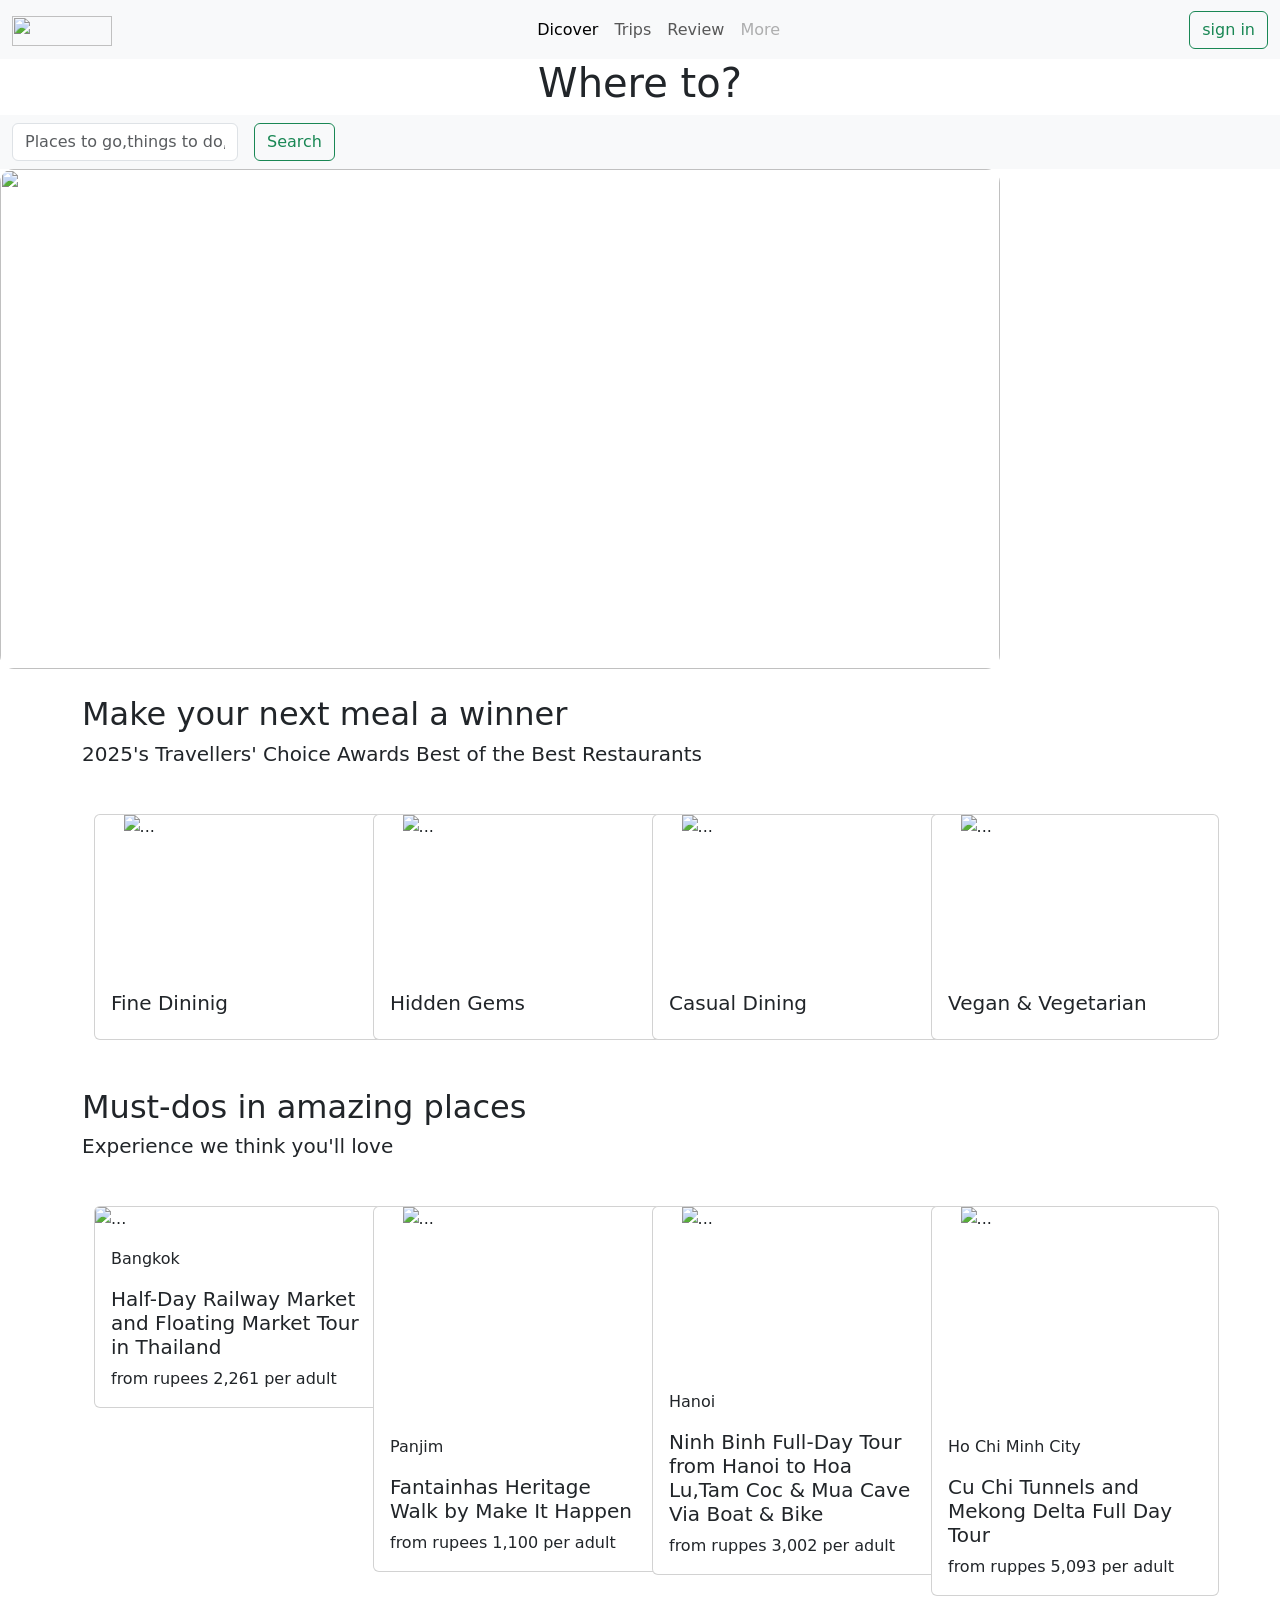
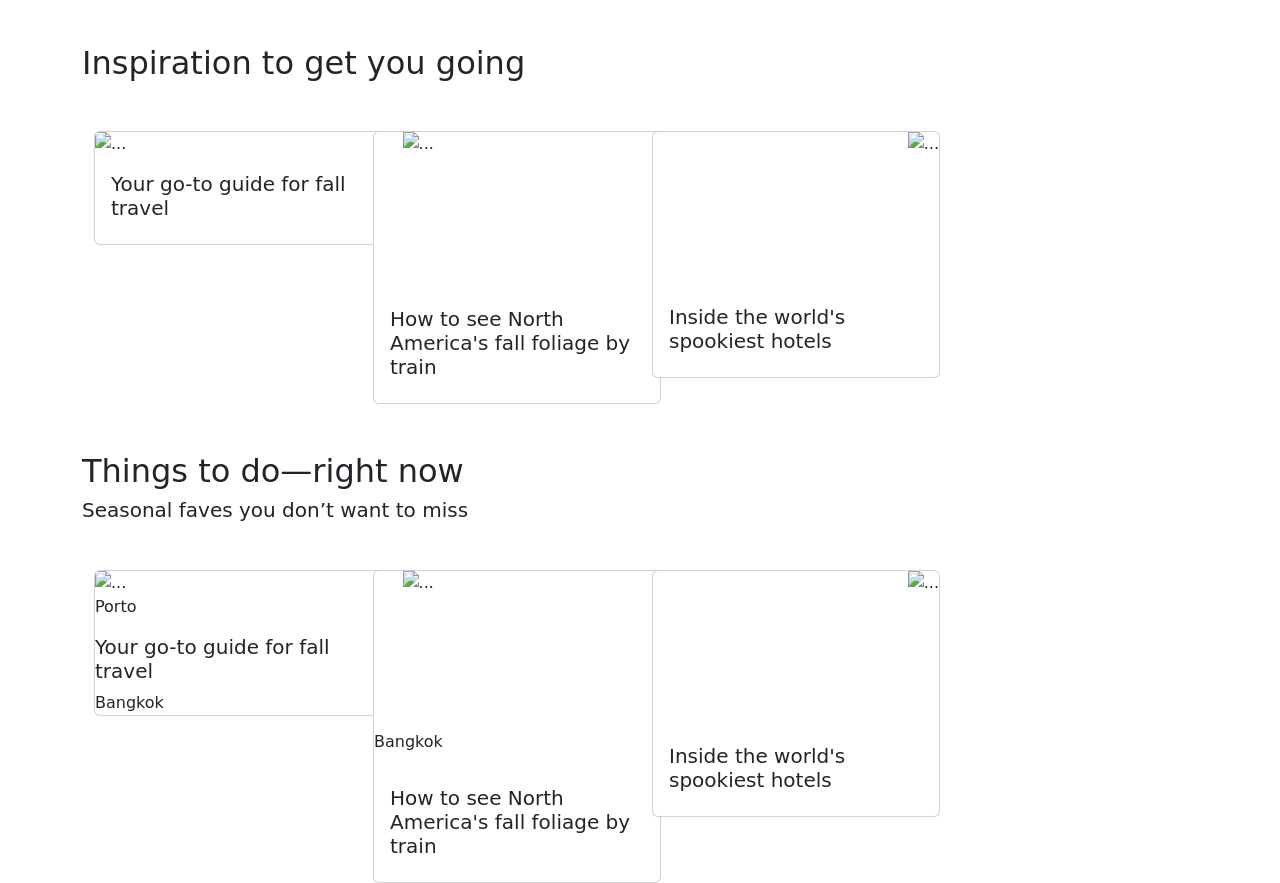
==== index.html @ bfb68b1e "name changed" ====
<!DOCTYPE html>
<html lang="en">
<head>
    <meta charset="UTF-8">
    <meta name="viewport" content="width=device-width, initial-scale=1.0">
    <title>Document</title>

    
    <link href="https://cdn.jsdelivr.net/npm/bootstrap@5.0.2/dist/css/bootstrap.min.css" rel="stylesheet" integrity="sha384-EVSTQN3/azprG1Anm3QDgpJLIm9Nao0Yz1ztcQTwFspd3yD65VohhpuuCOmLASjC" crossorigin="anonymous">
    <link rel="stylesheet" href="style.css">
  </head>
<body>

   

<nav class="navbar navbar-expand-lg navbar-light bg-light">
  <div class="container-fluid">
    <a class="navbar-brand" href="#">
      <img src="https://static.tacdn.com/img2/brand_refresh_2025/logos/wordmark.svg" alt="" width="100" height="30" class="d-inline-block align-text-top">
      
    </a>
    
    <button class="navbar-toggler" type="button" data-bs-toggle="collapse" data-bs-target="#navbarNavAltMarkup" aria-controls="navbarNavAltMarkup" aria-expanded="false" aria-label="Toggle navigation">
      <span class="navbar-toggler-icon"></span>
    </button>
    
        <div class="collapse navbar-collapse text" id="navbarNavAltMarkup">
      <div class="navbar-nav" class="d-flex">
        <a class="nav-link active" aria-current="page" href="#">Dicover</a>
        <a class="nav-link" href="#">Trips</a>
        <a class="nav-link" href="#">Review</a>
        <a class="nav-link disabled" href="#" tabindex="-1" aria-disabled="true">More</a>
      </div>
    </div>
    
    
    <form class="d-flex">
      <button class="btn btn-outline-success" type="submit">sign in</button>
    </form>
  </div>
</nav>

<div class="where"><h1>Where to?</h1></div>


      

<nav class="navbar navbar-light bg-light">
  <div class="container-fluid">
      <form class="d-flex">
      <input class="form-control me-3 type="search" placeholder="Places to go,things to do,hotels" aria-label="Search">
      <button class="btn btn-outline-success" type="submit">Search</button>
    </form> 
  </div>
</nav>

    <img class="image" src="https://t3.ftcdn.net/jpg/06/10/82/10/360_F_610821014_f7Jm2AO7taNJwEIlNDTxCkb4s4thrZlu.jpg" alt="">

    <h3>2025's best restaurants in the world</h3>
    <h4>Grab a bite at a top-rated spot with our Travellers' Choice Awards Best of the Best.</h4>

<div class="container">

        <div class="row">
    
            <div class="col- xxl-2 col-xl-2 col-lg-1 col-md-3 col-sm-4 col-xs-6 "></div>

            <div class="col-xxl-2 col-xl-2 col-lg-1 col-md-3 col-sm-4 col-xs-62 "></div>

            <div class="col-xxl-2 col-xl-2 col-lg-1 col-md-3 col-sm-4 col-xs-62 "></div>

            <div class="col-xxl-2 col-xl-2 col-lg-1 col-md-3 col-sm-4 col-xs-62 "></div>

        </div>

        <div class="my-5">
      <h2>Make your next meal a winner</h2>
      <h5>2025's Travellers' Choice Awards Best of the Best Restaurants</h5>
    </div>

     <div class="container-fluid">

        <div class="row">

            <div class="col-3">

                <div class="card" style="width: 18rem;">

                    <img class="dining-image" style="height: 250; object-fit: fill;"  src="https://encrypted-tbn0.gstatic.com/images?q=tbn:ANd9GcRqCZzkazyKWC3s_sH9Efz6gNmvAqzpLSdF6Q&s" class="card-img-top" alt="...">

                    <div class="card-body">

                        <h5 class="card-title">Fine Dininig</h5>
                       
                    </div>

                </div>

            </div>
            <div class="col-3">

                <div class="card" style="width: 18rem;">

                    <img class="dining-image" style="height: 250; object-fit: fill;"  src="https://encrypted-tbn0.gstatic.com/images?q=tbn:ANd9GcQ-tXbiRcfbpYWMOBNygIlO4HkQYdFRsmBLPA&s" class="card-img-top" alt="...">

                    <div class="card-body">

                        <h5 class="card-title">Hidden Gems</h5>

                    </div>

                </div>

            </div>
            <div class="col-3">

                <div class="card" style="width: 18rem;">

                    <img  class="dining-image" style="height: 250; object-fit: fill;" src="https://encrypted-tbn0.gstatic.com/images?q=tbn:ANd9GcTiRcIhWaLFd6L7ziFB9RahtjhxZN9qplrWXg&s" class="card-img-top" alt="...">

                    <div class="card-body">

                        <h5 class="card-title">Casual Dining</h5>

                    </div>

                </div>

            </div>
            <div class="col-3">

                <div class="card" style="width: 18rem;">

                    <img class="dining-image" style="height: 250; object-fit: fill;" src="https://encrypted-tbn0.gstatic.com/images?q=tbn:ANd9GcSGaCZInxatmtoPFb5hCsQbEsPAVBFmlmq2fw&s" alt="...">

                    <div class="card-body">

                        <h5 class="card-title">Vegan & Vegetarian</h5>

                    </div>

                </div>

            </div>

                </div>

            </div>
        </div>

        <div class="container">

        <div class="row">
    
            <div class="col- xxl-2 col-xl-2 col-lg-1 col-md-3 col-sm-4 col-xs-6 "></div>

            <div class="col-xxl-2 col-xl-2 col-lg-1 col-md-3 col-sm-4 col-xs-62 "></div>

            <div class="col-xxl-2 col-xl-2 col-lg-1 col-md-3 col-sm-4 col-xs-62 "></div>

            <div class="col-xxl-2 col-xl-2 col-lg-1 col-md-3 col-sm-4 col-xs-62 "></div>

        </div>

        <div class="my-5">
      <h2>Must-dos in amazing places</h2>
      <h5>Experience we think you'll love</h5>
    </div>

     <div class="container-fluid">

        <div class="row">

            <div class="col-3">

                <div class="card" style="width: 18rem;">

                    <img style="height: 250; object-fit: fill;"  src="https://encrypted-tbn0.gstatic.com/images?q=tbn:ANd9GcQQ6ZiFh-kHC5jxY9Go82-Sf31WrppaQUysBg&s" class="card-img-top" alt="...">

                    <div class="card-body">
                        <p class="card-text">Bangkok</p>
                        <h5 class="card-title">Half-Day Railway Market and Floating Market Tour in Thailand</h5>
                        <p class="card-text">from rupees 2,261 per adult</p>
                       
                       
                    </div>

                </div>

            </div>
            <div class="col-3">

                <div class="card" style="width: 18rem;">

                    <img class="panjim-image" style="height: 250; object-fit: fill;"  src="https://encrypted-tbn0.gstatic.com/images?q=tbn:ANd9GcTNvmgHI14NMo4xpmCdMXQnuTyB-8bmrrczrg&s" class="card-img-top" alt="...">

                    <div class="card-body">
                        <p class="card-text">Panjim</p>
                        <h5 class="card-title">Fantainhas Heritage Walk by Make It Happen</h5>
                        <p class="card-text">from rupees 1,100 per adult</p>

                    </div>

                </div>

            </div>
            <div class="col-3">

                <div class="card" style="width: 18rem;">

                    <img class="Hanoi-image" style="height: 250; object-fit: fill;" src="https://encrypted-tbn0.gstatic.com/images?q=tbn:ANd9GcTAbE-TZ2C0qZuTHf_Eev5Rw7jpezezYnLTnA&s" class="card-img-top" alt="...">

                    <div class="card-body">
                        <p class="card-text">Hanoi</p>
                        <h5 class="card-title">Ninh Binh Full-Day Tour from Hanoi to Hoa Lu,Tam Coc & Mua Cave Via Boat & Bike</h5>
                        <p class="card-text">from ruppes 3,002 per adult</p>

                    </div>

                </div>

            </div>
            <div class="col-3">

                <div class="card" style="width: 18rem;">

                    <img class="Ho-image" style="height: 250; object-fit: fill;" src="https://encrypted-tbn0.gstatic.com/images?q=tbn:ANd9GcRhMZxu05iDoMfyLEFKxI5fKK8UDMgLP_dzOw&s" alt="...">

                    <div class="card-body">
                        <p class="card-text">Ho Chi Minh City</p>
                        <h5 class="card-title">Cu Chi Tunnels and Mekong Delta Full Day Tour</h5>
                        <p class="card-text">from ruppes 5,093 per adult</p>


                    </div>

                </div>

            </div>

                </div>

            </div>
        </div>

         <div class="container">

        <div class="row">
    
            <div class="col- xxl-2 col-xl-2 col-lg-1 col-md-3 col-sm-4 col-xs-6 "></div>

            <div class="col-xxl-2 col-xl-2 col-lg-1 col-md-3 col-sm-4 col-xs-62 "></div>

            <div class="col-xxl-2 col-xl-2 col-lg-1 col-md-3 col-sm-4 col-xs-62 "></div>
            
        </div>

        <div class="my-5">
      <h2>Inspiration to get you going</h2>
    </div>

     <div class="container-fluid">

        <div class="row">

            <div class="col-3">

                <div class="card" style="width: 18rem;">

                    <img style="height: 250; object-fit: fill;"  src="https://encrypted-tbn0.gstatic.com/images?q=tbn:ANd9GcS9zrdfNK28mmbV_XgwBgmxnUHVcgDA6Xom0A&s" class="card-img-top" alt="...">

                    <div class="card-body">
                        
                        <h5 class="card-title">Your go-to guide for fall travel</h5>

                    </div>

                </div>

            </div>
            <div class="col-3">

                <div class="card" style="width: 18rem;">

                    <img class="north-image" style="height: 250; object-fit: fill;"  src="https://encrypted-tbn0.gstatic.com/images?q=tbn:ANd9GcQnQr-T7W-oQ2sWzNsXZAoi1oIyXQLdh3gxVw&s" class="card-img-top" alt="...">

                    <div class="card-body">
                        <h5 class="card-title">How to see North America's fall foliage by train</h5>
                    </div>

                </div>

            </div>
            <div class="col-3">

                <div class="card" style="width: 18rem;">

                    <img class="inside-image" style="height: 250; object-fit: fill;" src="https://encrypted-tbn0.gstatic.com/images?q=tbn:ANd9GcQiyoLieKPh2vFy5qxFbEpWltSTevXhWPyoGQ&s" class="card-img-top" alt="...">

                    <div class="card-body">
                        <h5 class="card-title">Inside the world's spookiest hotels</h5>
                    </div>

                </div>

            </div>
           
                </div>

            </div>
        </div>

        <div class="container">

        <div class="row">
    
            <div class="col- xxl-2 col-xl-2 col-lg-1 col-md-3 col-sm-4 col-xs-6 "></div>

            <div class="col-xxl-2 col-xl-2 col-lg-1 col-md-3 col-sm-4 col-xs-62 "></div>

            <div class="col-xxl-2 col-xl-2 col-lg-1 col-md-3 col-sm-4 col-xs-62 "></div>

            <div class="col-xxl-2 col-xl-2 col-lg-1 col-md-3 col-sm-4 col-xs-62 "></div>

        </div>

        <div class="my-5">
      <h2>Things to do—right now</h2>
      <h5>Seasonal faves you don’t want to miss</h5>
    </div>

     <div class="container-fluid">

        <div class="row">

            <div class="col-3">

                <div class="card" style="width: 18rem;">
                    <img style="height: 250; object-fit: fill;"  src="https://encrypted-tbn0.gstatic.com/images?q=tbn:ANd9GcS9zrdfNK28mmbV_XgwBgmxnUHVcgDA6Xom0A&s" class="card-img-top" alt="...">
                    <p class="card-text">Porto</p>
                    <h5 class="card-title">Your go-to guide for fall travel</h5>
                    <p class="card-text">Bangkok</p>

                </div>

            </div>
            <div class="col-3">

                <div class="card" style="width: 18rem;">

                    <img class="north-image" style="height: 250; object-fit: fill;"  src="" class="card-img-top" alt="...">
                    <p class="card-text">Bangkok</p>

                    <div class="card-body">
                        <h5 class="card-title">How to see North America's fall foliage by train</h5>
                    </div>

                </div>

            </div>
            <div class="col-3">

                <div class="card" style="width: 18rem;">

                    <img class="inside-image" style="height: 250; object-fit: fill;" src="https://encrypted-tbn0.gstatic.com/images?q=tbn:ANd9GcQiyoLieKPh2vFy5qxFbEpWltSTevXhWPyoGQ&s" class="card-img-top" alt="...">

                    <div class="card-body">
                        <h5 class="card-title">Inside the world's spookiest hotels</h5>
                    </div>

                </div>

            </div>
           
                </div>

            </div>
        </div>

</body>
</html>
---- style.css ----
.image {

    height:500px ;
    width: 1000px;
    margin-bottom: -500px;
    border-radius: 14px;
    margin-bottom: -100px;

justify-content: center;
}
h3{
    color: white;
}
h4{
    color: white;
}

.text{

    justify-content: center;
}
.where{

    text-align: center;
}
.dining-image{

    height:160px ;
    margin-left: 10%;
}
.panjim-image{

    height: 212px;
    margin-left: 10%;
}
.Hanoi-image{

    height: 167px ;
    margin-left: 10%;
}
.Ho-image{

    height: 212px;
    margin-left: 10%;
}
.north-image{

    height: 159px;
    margin-left:10%;
}
.inside-image{

    height: 157px;
    margin-left: auto;
}
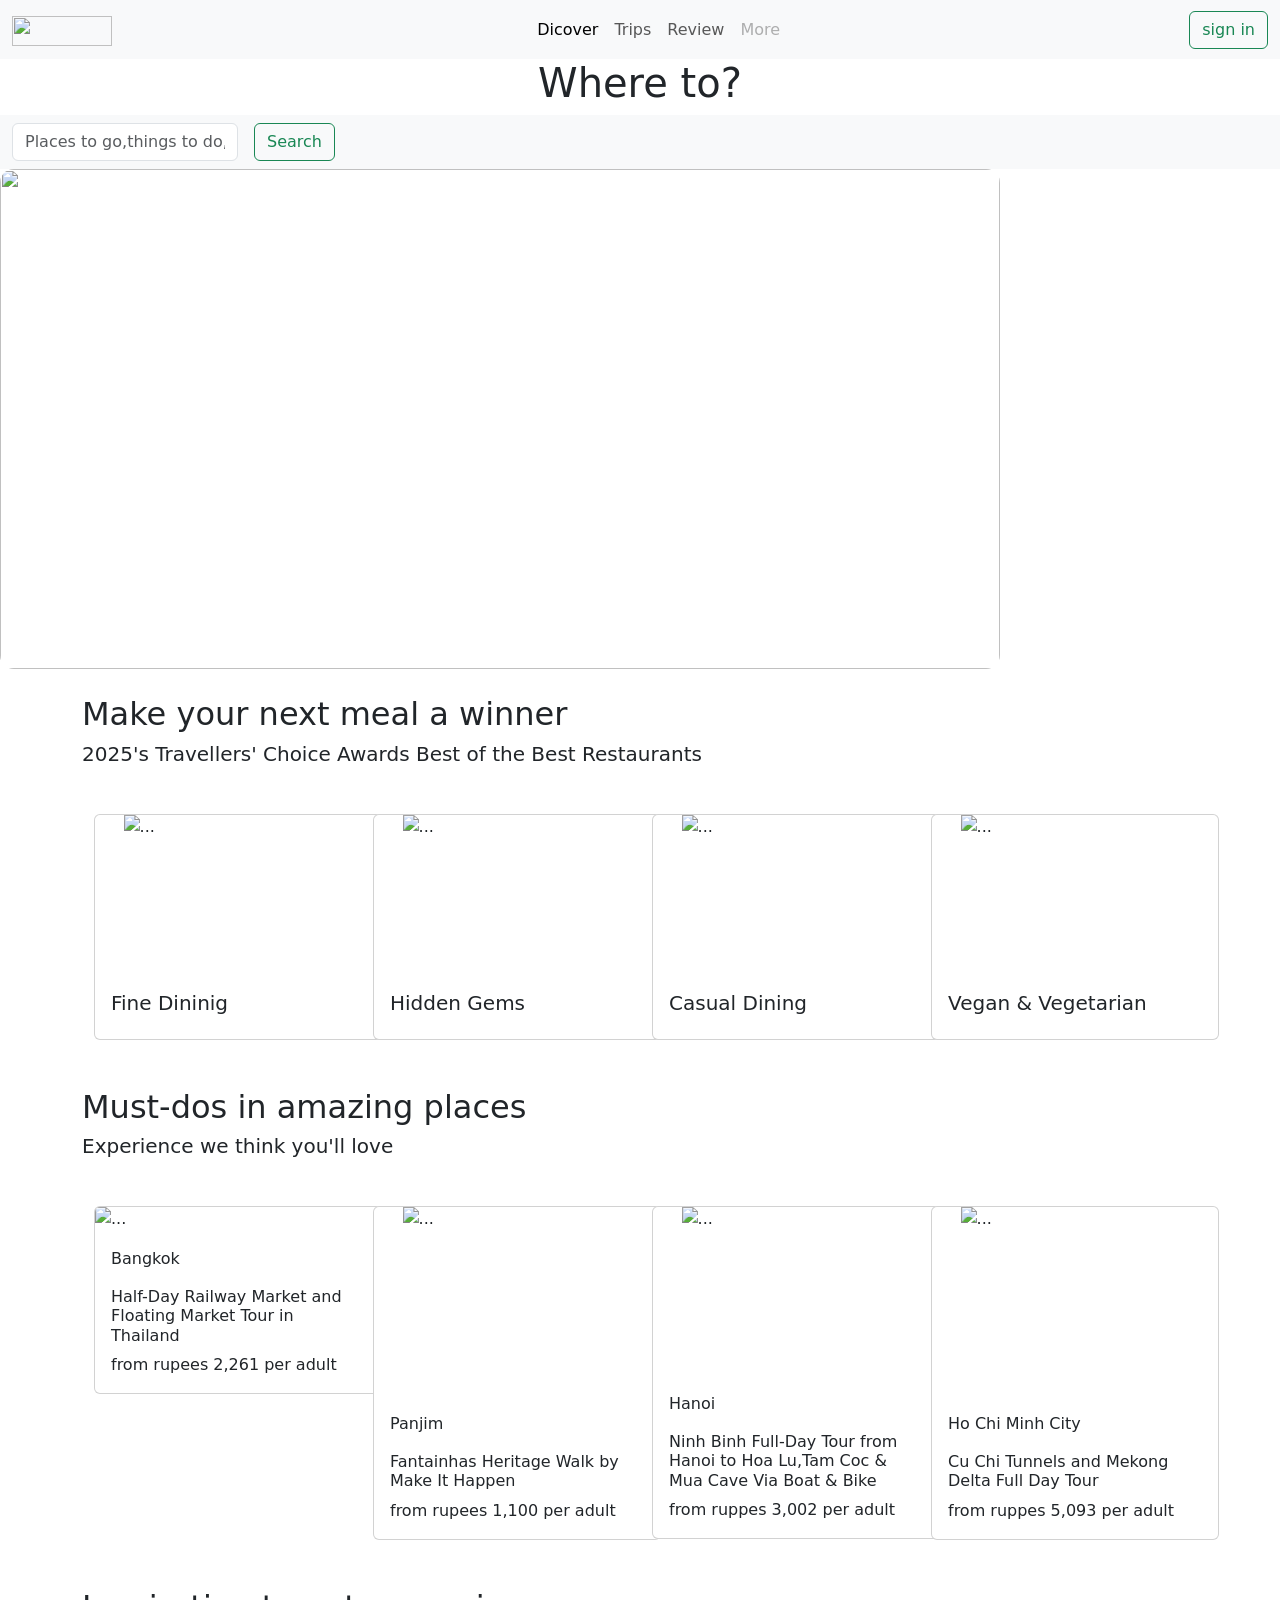
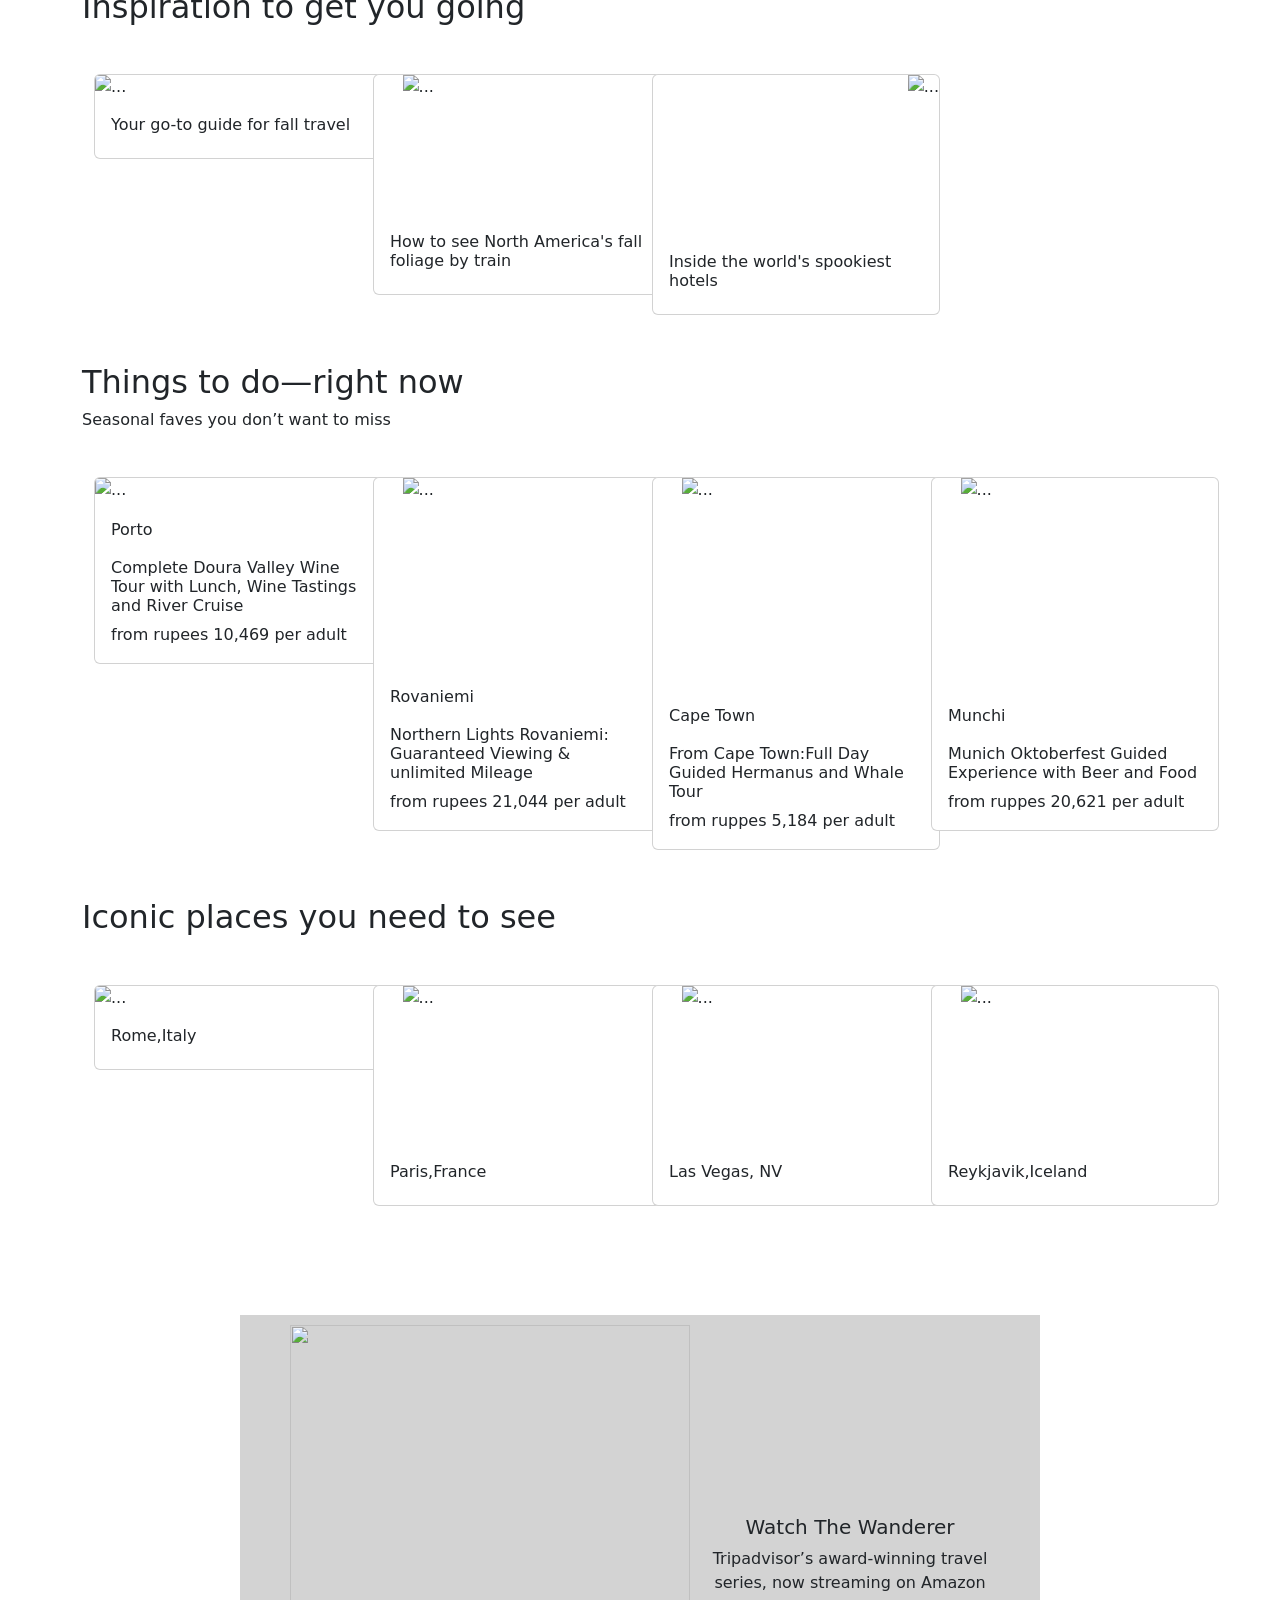
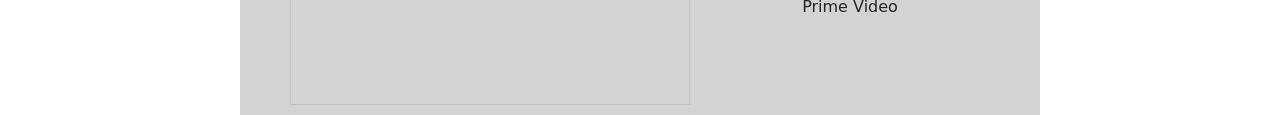
==== commit 4340b091: "project add" ====
--- a/index.html
+++ b/index.html
@@ -11,14 +11,11 @@
   </head>
 <body>
 
-   
-
 <nav class="navbar navbar-expand-lg navbar-light bg-light">
   <div class="container-fluid">
     <a class="navbar-brand" href="#">
       <img src="https://static.tacdn.com/img2/brand_refresh_2025/logos/wordmark.svg" alt="" width="100" height="30" class="d-inline-block align-text-top">
-      
-    </a>
+      </a>
     
     <button class="navbar-toggler" type="button" data-bs-toggle="collapse" data-bs-target="#navbarNavAltMarkup" aria-controls="navbarNavAltMarkup" aria-expanded="false" aria-label="Toggle navigation">
       <span class="navbar-toggler-icon"></span>
@@ -41,9 +38,6 @@
 </nav>
 
 <div class="where"><h1>Where to?</h1></div>
-
-
-      
 
 <nav class="navbar navbar-light bg-light">
   <div class="container-fluid">
@@ -54,7 +48,7 @@
   </div>
 </nav>
 
-    <img class="image" src="https://t3.ftcdn.net/jpg/06/10/82/10/360_F_610821014_f7Jm2AO7taNJwEIlNDTxCkb4s4thrZlu.jpg" alt="">
+    <img class="image1" style="object-fit: fill;" src="https://t3.ftcdn.net/jpg/06/10/82/10/360_F_610821014_f7Jm2AO7taNJwEIlNDTxCkb4s4thrZlu.jpg" alt="">
 
     <h3>2025's best restaurants in the world</h3>
     <h4>Grab a bite at a top-rated spot with our Travellers' Choice Awards Best of the Best.</h4>
@@ -86,7 +80,7 @@
 
                 <div class="card" style="width: 18rem;">
 
-                    <img class="dining-image" style="height: 250; object-fit: fill;"  src="https://encrypted-tbn0.gstatic.com/images?q=tbn:ANd9GcRqCZzkazyKWC3s_sH9Efz6gNmvAqzpLSdF6Q&s" class="card-img-top" alt="...">
+                    <img class="image" style="height: 250; object-fit: fill;"  src="https://encrypted-tbn0.gstatic.com/images?q=tbn:ANd9GcRqCZzkazyKWC3s_sH9Efz6gNmvAqzpLSdF6Q&s" class="card-img-top" alt="...">
 
                     <div class="card-body">
 
@@ -101,7 +95,7 @@
 
                 <div class="card" style="width: 18rem;">
 
-                    <img class="dining-image" style="height: 250; object-fit: fill;"  src="https://encrypted-tbn0.gstatic.com/images?q=tbn:ANd9GcQ-tXbiRcfbpYWMOBNygIlO4HkQYdFRsmBLPA&s" class="card-img-top" alt="...">
+                    <img class="image" style="height: 250; object-fit: fill;"  src="https://encrypted-tbn0.gstatic.com/images?q=tbn:ANd9GcQ-tXbiRcfbpYWMOBNygIlO4HkQYdFRsmBLPA&s" class="card-img-top" alt="...">
 
                     <div class="card-body">
 
@@ -116,7 +110,7 @@
 
                 <div class="card" style="width: 18rem;">
 
-                    <img  class="dining-image" style="height: 250; object-fit: fill;" src="https://encrypted-tbn0.gstatic.com/images?q=tbn:ANd9GcTiRcIhWaLFd6L7ziFB9RahtjhxZN9qplrWXg&s" class="card-img-top" alt="...">
+                    <img  class="image" style="height: 250; object-fit: fill;" src="https://encrypted-tbn0.gstatic.com/images?q=tbn:ANd9GcTiRcIhWaLFd6L7ziFB9RahtjhxZN9qplrWXg&s" class="card-img-top" alt="...">
 
                     <div class="card-body">
 
@@ -131,7 +125,7 @@
 
                 <div class="card" style="width: 18rem;">
 
-                    <img class="dining-image" style="height: 250; object-fit: fill;" src="https://encrypted-tbn0.gstatic.com/images?q=tbn:ANd9GcSGaCZInxatmtoPFb5hCsQbEsPAVBFmlmq2fw&s" alt="...">
+                    <img class="image" style="height: 250; object-fit: fill;" src="https://encrypted-tbn0.gstatic.com/images?q=tbn:ANd9GcSGaCZInxatmtoPFb5hCsQbEsPAVBFmlmq2fw&s" alt="...">
 
                     <div class="card-body">
 
@@ -179,7 +173,7 @@
 
                     <div class="card-body">
                         <p class="card-text">Bangkok</p>
-                        <h5 class="card-title">Half-Day Railway Market and Floating Market Tour in Thailand</h5>
+                        <h6 class="card-title">Half-Day Railway Market and Floating Market Tour in Thailand</h6>
                         <p class="card-text">from rupees 2,261 per adult</p>
                        
                        
@@ -196,7 +190,7 @@
 
                     <div class="card-body">
                         <p class="card-text">Panjim</p>
-                        <h5 class="card-title">Fantainhas Heritage Walk by Make It Happen</h5>
+                        <h6 class="card-title">Fantainhas Heritage Walk by Make It Happen</h6>
                         <p class="card-text">from rupees 1,100 per adult</p>
 
                     </div>
@@ -212,7 +206,7 @@
 
                     <div class="card-body">
                         <p class="card-text">Hanoi</p>
-                        <h5 class="card-title">Ninh Binh Full-Day Tour from Hanoi to Hoa Lu,Tam Coc & Mua Cave Via Boat & Bike</h5>
+                        <h6 class="card-title">Ninh Binh Full-Day Tour from Hanoi to Hoa Lu,Tam Coc & Mua Cave Via Boat & Bike</h6>
                         <p class="card-text">from ruppes 3,002 per adult</p>
 
                     </div>
@@ -228,7 +222,7 @@
 
                     <div class="card-body">
                         <p class="card-text">Ho Chi Minh City</p>
-                        <h5 class="card-title">Cu Chi Tunnels and Mekong Delta Full Day Tour</h5>
+                        <h6 class="card-title">Cu Chi Tunnels and Mekong Delta Full Day Tour</h6>
                         <p class="card-text">from ruppes 5,093 per adult</p>
 
 
@@ -271,7 +265,7 @@
 
                     <div class="card-body">
                         
-                        <h5 class="card-title">Your go-to guide for fall travel</h5>
+                        <h6 class="card-title">Your go-to guide for fall travel</h6>
 
                     </div>
 
@@ -285,7 +279,7 @@
                     <img class="north-image" style="height: 250; object-fit: fill;"  src="https://encrypted-tbn0.gstatic.com/images?q=tbn:ANd9GcQnQr-T7W-oQ2sWzNsXZAoi1oIyXQLdh3gxVw&s" class="card-img-top" alt="...">
 
                     <div class="card-body">
-                        <h5 class="card-title">How to see North America's fall foliage by train</h5>
+                        <h6 class="card-title">How to see North America's fall foliage by train</h6>
                     </div>
 
                 </div>
@@ -298,7 +292,7 @@
                     <img class="inside-image" style="height: 250; object-fit: fill;" src="https://encrypted-tbn0.gstatic.com/images?q=tbn:ANd9GcQiyoLieKPh2vFy5qxFbEpWltSTevXhWPyoGQ&s" class="card-img-top" alt="...">
 
                     <div class="card-body">
-                        <h5 class="card-title">Inside the world's spookiest hotels</h5>
+                        <h6 class="card-title">Inside the world's spookiest hotels</h6>
                     </div>
 
                 </div>
@@ -326,7 +320,7 @@
 
         <div class="my-5">
       <h2>Things to do—right now</h2>
-      <h5>Seasonal faves you don’t want to miss</h5>
+      <h6>Seasonal faves you don’t want to miss</h6>
     </div>
 
      <div class="container-fluid">
@@ -336,46 +330,168 @@
             <div class="col-3">
 
                 <div class="card" style="width: 18rem;">
-                    <img style="height: 250; object-fit: fill;"  src="https://encrypted-tbn0.gstatic.com/images?q=tbn:ANd9GcS9zrdfNK28mmbV_XgwBgmxnUHVcgDA6Xom0A&s" class="card-img-top" alt="...">
-                    <p class="card-text">Porto</p>
-                    <h5 class="card-title">Your go-to guide for fall travel</h5>
-                    <p class="card-text">Bangkok</p>
-
-                </div>
-
-            </div>
-            <div class="col-3">
-
-                <div class="card" style="width: 18rem;">
-
-                    <img class="north-image" style="height: 250; object-fit: fill;"  src="" class="card-img-top" alt="...">
-                    <p class="card-text">Bangkok</p>
-
-                    <div class="card-body">
-                        <h5 class="card-title">How to see North America's fall foliage by train</h5>
-                    </div>
-
-                </div>
-
-            </div>
-            <div class="col-3">
-
-                <div class="card" style="width: 18rem;">
-
-                    <img class="inside-image" style="height: 250; object-fit: fill;" src="https://encrypted-tbn0.gstatic.com/images?q=tbn:ANd9GcQiyoLieKPh2vFy5qxFbEpWltSTevXhWPyoGQ&s" class="card-img-top" alt="...">
-
-                    <div class="card-body">
-                        <h5 class="card-title">Inside the world's spookiest hotels</h5>
-                    </div>
-
-                </div>
-
-            </div>
-           
-                </div>
-
-            </div>
-        </div>
+
+                    <img style="height: 250; object-fit: fill;"  src="https://encrypted-tbn0.gstatic.com/images?q=tbn:ANd9GcRbOtot365yGFTZFkVDkKr8RnFoFZK5WwnEgg&s" class="card-img-top" alt="...">
+
+                    <div class="card-body">
+                        <p class="card-text">Porto</p>
+                        <h6 class="card-title">Complete Doura Valley Wine Tour with Lunch, Wine Tastings and River Cruise</h6>
+                        <p class="card-text">from rupees 10,469 per adult</p>
+                       
+                       
+                    </div>
+
+                </div>
+
+            </div>
+            <div class="col-3">
+
+                <div class="card" style="width: 18rem;">
+
+                    <img class="northen-image" style="height: 250; object-fit: fill;"  src="https://encrypted-tbn0.gstatic.com/images?q=tbn:ANd9GcQw5IkTWKtYxWSUTYfpUODN6R1EfOY8juFCoA&s" class="card-img-top" alt="...">
+
+                    <div class="card-body">
+                        <p class="card-text">Rovaniemi</p>
+                        <h6 class="card-title">Northern Lights Rovaniemi: Guaranteed Viewing & unlimited Mileage</h6>
+                        <p class="card-text">from rupees 21,044 per adult</p>
+
+                    </div>
+
+                </div>
+
+            </div>
+            <div class="col-3">
+
+                <div class="card" style="width: 18rem;">
+
+                    <img class="cape-image" style="height: 250; object-fit: fill;" src="https://encrypted-tbn0.gstatic.com/images?q=tbn:ANd9GcSqQw9oat7OFIylbdKJF75hCfZF_0NfHuq6NA&s" class="card-img-top" alt="...">
+
+                    <div class="card-body">
+                        <p class="card-text">Cape Town</p>
+                        <h6 class="card-title">From Cape Town:Full Day Guided Hermanus and Whale Tour</h6>
+                        <p class="card-text">from ruppes 5,184 per adult</p>
+
+                    </div>
+
+                </div>
+
+            </div>
+            <div class="col-3">
+
+                <div class="card" style="width: 18rem;">
+
+                    <img class="munchi-image" style="height: 250; object-fit: fill;" src="https://encrypted-tbn0.gstatic.com/images?q=tbn:ANd9GcTsFpZAl2Slqe18birfn-_GlZSJQLJAD9WqiA&s" alt="...">
+
+                    <div class="card-body">
+                        <p class="card-text">Munchi</p>
+                        <h6 class="card-title">Munich Oktoberfest Guided Experience with Beer and Food</h6>
+                        <p class="card-text">from ruppes 20,621 per adult</p>
+
+
+                    </div>
+
+                </div>
+
+            </div>
+
+                </div>
+
+            </div>
+
+        </div>
+
+        <div class="container">
+
+        <div class="row">
+    
+            <div class="col- xxl-2 col-xl-2 col-lg-1 col-md-3 col-sm-4 col-xs-6 "></div>
+
+            <div class="col-xxl-2 col-xl-2 col-lg-1 col-md-3 col-sm-4 col-xs-62 "></div>
+
+            <div class="col-xxl-2 col-xl-2 col-lg-1 col-md-3 col-sm-4 col-xs-62 "></div>
+
+            <div class="col-xxl-2 col-xl-2 col-lg-1 col-md-3 col-sm-4 col-xs-62 "></div>
+
+        </div>
+
+        <div class="my-5">
+      <h2>Iconic places you need to see</h2>
+      
+    </div>
+
+     <div class="container-fluid">
+
+        <div class="row">
+
+            <div class="col-3">
+
+                <div class="card" style="width: 18rem;">
+
+                    <img style="height: 250; object-fit: fill;"  src="https://encrypted-tbn0.gstatic.com/images?q=tbn:ANd9GcRa6S61tOUSeTQnJfZEyVWBxT708fOf3_Gy7A&s" class="card-img-top" alt="...">
+
+                    <div class="card-body">                      
+                        <h6 class="card-title">Rome,Italy</h6>                       
+                    </div>
+
+                </div>
+
+            </div>
+            <div class="col-3">
+
+                <div class="card" style="width: 18rem;">
+
+                    <img class="paris-image" style="height: 250; object-fit: fill;"  src="https://encrypted-tbn0.gstatic.com/images?q=tbn:ANd9GcSLAxdBADsULvZKJKqKiTxUdeC1dvZ4DwKKZQ&s" alt="...">
+
+                    <div class="card-body">
+                        <h6 class="card-title">Paris,France</h6>
+                    </div>
+                </div>
+
+            </div>
+            <div class="col-3">
+
+                <div class="card" style="width: 18rem;">
+
+                    <img class="las-image" style="height: 250; object-fit: fill;" src="https://i.natgeofe.com/n/2e755971-bf3c-4d4a-aec1-c6731df60e4d/las-vegas-guide-freemont-street.jpg" class="card-img-top" alt="...">
+
+                    <div class="card-body">
+                        <h6 class="card-title">Las Vegas, NV</h6>
+                    </div>
+
+                </div>
+
+            </div>
+            <div class="col-3">
+
+                <div class="card" style="width: 18rem;">
+
+                    <img class="reykjavik-image" style="height: 250; object-fit: fill;" src="https://gti.images.tshiftcdn.com/8571406/x/0/reykjavik-10.jpg?ixlib=php-3.3.0&w=883" alt="...">
+
+                    <div class="card-body">
+                        <h6 class="card-title">Reykjavik,Iceland</h6>
+                    </div>
+
+                </div>
+
+            </div>
+
+                </div>
+
+                 <div class="back-image">
+                    <img class="large-image" src="https://encrypted-tbn0.gstatic.com/images?q=tbn:ANd9GcRc06wJFuQRdwjxtyctF1afR08-qAy3LBEjNw&s" alt="">
+                    <div style="width: 300px;margin-top: 200px;">
+                    <h5>Watch The Wanderer</h5>
+                    <p>Tripadvisor’s award-winning travel series, now streaming on Amazon Prime Video</p>
+                 </div></div>
+                </div>
+
+            </div>
+
+        </div>
+
+       
+
+
 
 </body>
 </html>
--- a/style.css
+++ b/style.css
@@ -1,12 +1,12 @@
-.image {
+.image1 {
 
     height:500px ;
     width: 1000px;
-    margin-bottom: -500px;
     border-radius: 14px;
     margin-bottom: -100px;
-
-justify-content: center;
+    justify-content: center;
+    
+        
 }
 h3{
     color: white;
@@ -23,33 +23,82 @@
 
     text-align: center;
 }
-.dining-image{
+.image{
 
     height:160px ;
     margin-left: 10%;
 }
 .panjim-image{
 
-    height: 212px;
+    height: 189px;
     margin-left: 10%;
 }
 .Hanoi-image{
 
-    height: 167px ;
+    height: 169px ;
     margin-left: 10%;
 }
 .Ho-image{
 
-    height: 212px;
+    height: 189px;
     margin-left: 10%;
 }
 .north-image{
 
-    height: 159px;
+    height: 141px;
     margin-left:10%;
 }
 .inside-image{
 
-    height: 157px;
+    height: 161px;
     margin-left: auto;
+}
+.northen-image{
+    
+    height: 191px;
+    margin-left: 10%;
+}
+.cape-image{
+
+    height: 210px;
+    margin-left: 10%;
+}
+.munchi-image{
+
+    height: 210px;
+    margin-left: 10%;
+}
+.paris-image{
+     
+    height:160px;
+    margin-left: 10%;
+}
+.las-image{
+
+    height: 160px;
+    margin-left: 10%;
+}
+.reykjavik-image{
+
+    height: 160px;
+    margin-left: 10%;
+}
+.back-image{
+
+    height:400px;
+    width: 800px;
+    margin-top:10%;
+    background-color:lightgrey;
+    text-align: center;
+    margin-left:auto;
+    margin-right: auto;
+    display: flex;
+    justify-content: center;
+    flex-direction: row;
+}
+.large-image{
+
+    height: 380px;
+    margin: 10px;
+    width: 400px;
 }
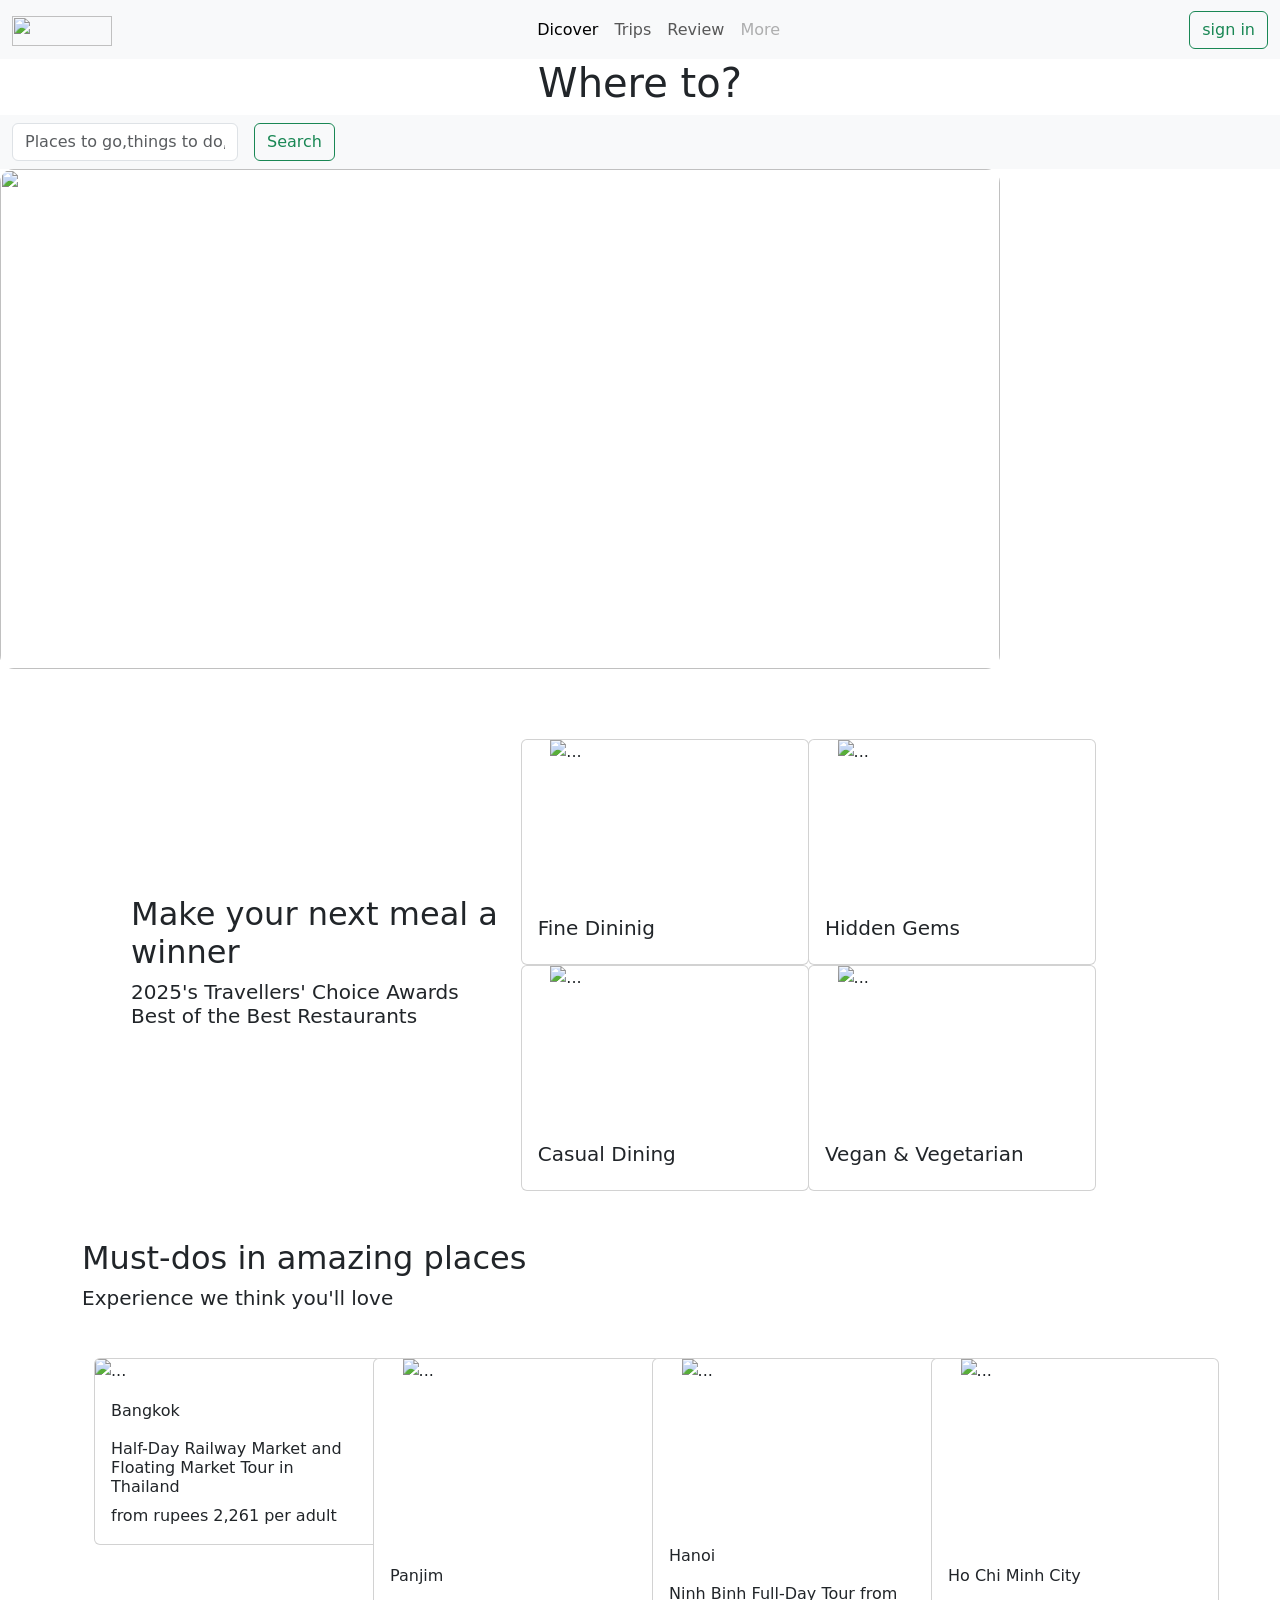
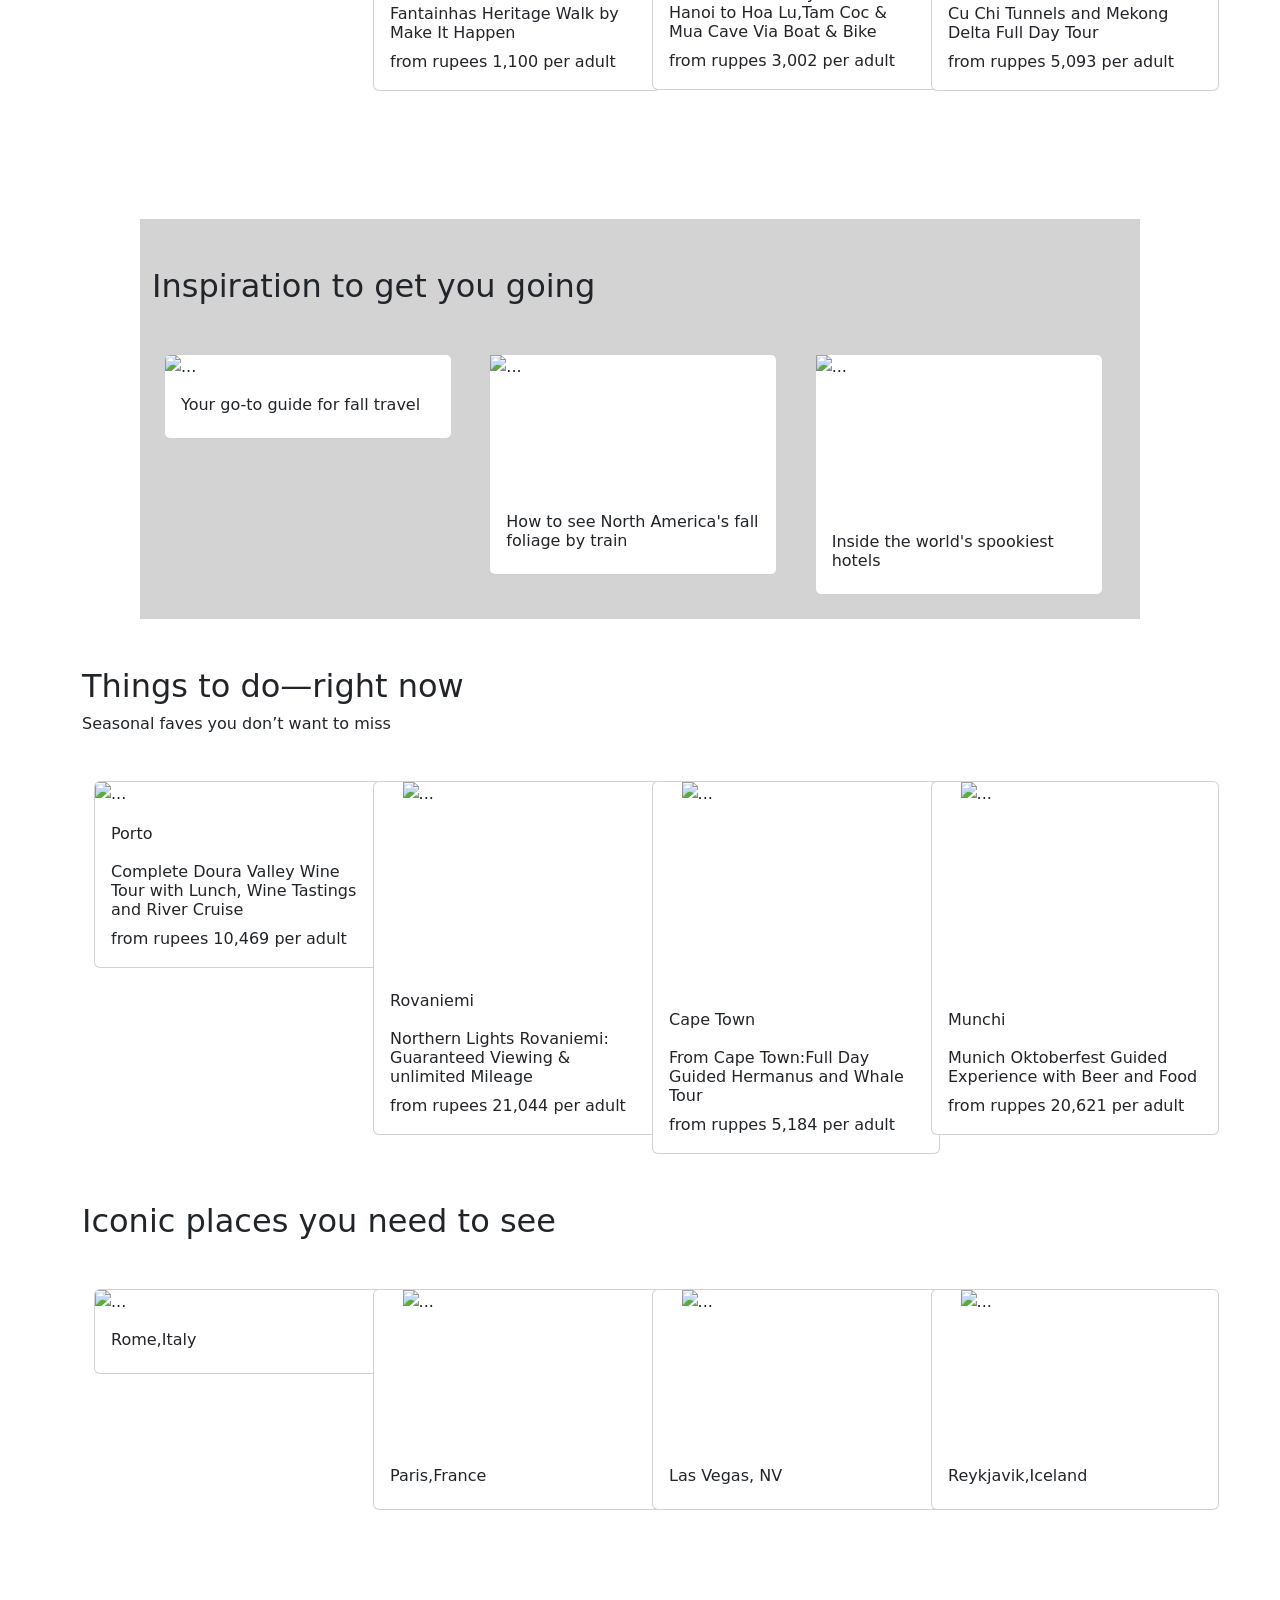
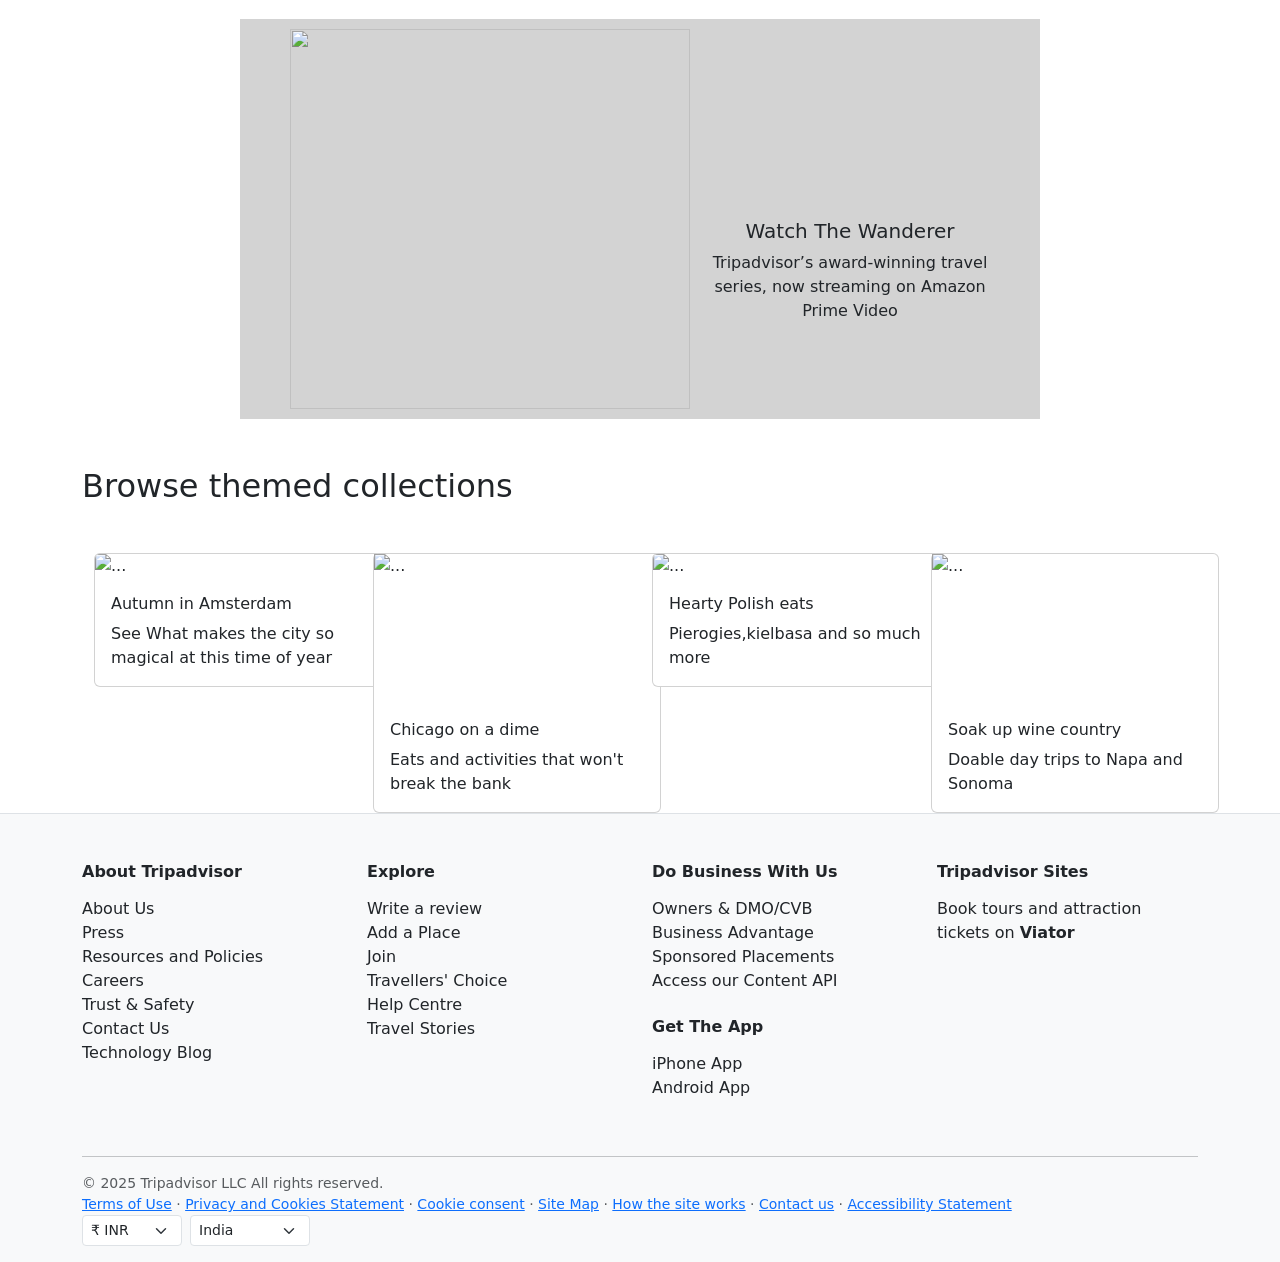
==== commit c5cd29e2: "initial commit" ====
--- a/index.html
+++ b/index.html
@@ -29,7 +29,6 @@
         <a class="nav-link disabled" href="#" tabindex="-1" aria-disabled="true">More</a>
       </div>
     </div>
-    
     
     <form class="d-flex">
       <button class="btn btn-outline-success" type="submit">sign in</button>
@@ -53,17 +52,20 @@
     <h3>2025's best restaurants in the world</h3>
     <h4>Grab a bite at a top-rated spot with our Travellers' Choice Awards Best of the Best.</h4>
 
-<div class="container">
-
-        <div class="row">
-    
+<div class="container d-flex" style="justify-content: center; align-items: center;margin-top: 100px;">
+
+        <div class="row">
+    
+            <div class="col-xxl-2 col-xl-2 col-lg-1 col-md-3 col-sm-4 col-xs-62 "></div>
+
+            <div class="col-xxl-2 col-xl-2 col-lg-1 col-md-3 col-sm-4 col-xs-62 "></div>
+
+            <div class="col-xxl-2 col-xl-2 col-lg-1 col-md-3 col-sm-4 col-xs-62 "></div>
+
             <div class="col- xxl-2 col-xl-2 col-lg-1 col-md-3 col-sm-4 col-xs-6 "></div>
 
             <div class="col-xxl-2 col-xl-2 col-lg-1 col-md-3 col-sm-4 col-xs-62 "></div>
 
-            <div class="col-xxl-2 col-xl-2 col-lg-1 col-md-3 col-sm-4 col-xs-62 "></div>
-
-            <div class="col-xxl-2 col-xl-2 col-lg-1 col-md-3 col-sm-4 col-xs-62 "></div>
 
         </div>
 
@@ -76,7 +78,7 @@
 
         <div class="row">
 
-            <div class="col-3">
+            <div class="col-5">
 
                 <div class="card" style="width: 18rem;">
 
@@ -91,7 +93,7 @@
                 </div>
 
             </div>
-            <div class="col-3">
+            <div class="col-5">
 
                 <div class="card" style="width: 18rem;">
 
@@ -106,7 +108,7 @@
                 </div>
 
             </div>
-            <div class="col-3">
+            <div class="col-5">
 
                 <div class="card" style="width: 18rem;">
 
@@ -121,7 +123,7 @@
                 </div>
 
             </div>
-            <div class="col-3">
+            <div class="col-5">
 
                 <div class="card" style="width: 18rem;">
 
@@ -237,6 +239,8 @@
             </div>
         </div>
 
+        <div class="white-image">
+
          <div class="container">
 
         <div class="row">
@@ -257,11 +261,11 @@
 
         <div class="row">
 
-            <div class="col-3">
-
-                <div class="card" style="width: 18rem;">
-
-                    <img style="height: 250; object-fit: fill;"  src="https://encrypted-tbn0.gstatic.com/images?q=tbn:ANd9GcS9zrdfNK28mmbV_XgwBgmxnUHVcgDA6Xom0A&s" class="card-img-top" alt="...">
+            <div class="col-4">
+
+                <div class="card" style="width: 18rem;">
+
+                    <img  style="height: 250; object-fit: fill;"  src="https://encrypted-tbn0.gstatic.com/images?q=tbn:ANd9GcS9zrdfNK28mmbV_XgwBgmxnUHVcgDA6Xom0A&s" class="card-img-top" alt="...">
 
                     <div class="card-body">
                         
@@ -272,7 +276,7 @@
                 </div>
 
             </div>
-            <div class="col-3">
+            <div class="col-4">
 
                 <div class="card" style="width: 18rem;">
 
@@ -285,7 +289,7 @@
                 </div>
 
             </div>
-            <div class="col-3">
+            <div class="col-4">
 
                 <div class="card" style="width: 18rem;">
 
@@ -302,6 +306,7 @@
                 </div>
 
             </div>
+        </div>
         </div>
 
         <div class="container">
@@ -487,10 +492,196 @@
 
             </div>
 
-        </div>
-
-       
-
+            <div class="container">
+
+        <div class="row">
+    
+            <div class="col- xxl-2 col-xl-2 col-lg-1 col-md-3 col-sm-4 col-xs-6 "></div>
+
+            <div class="col-xxl-2 col-xl-2 col-lg-1 col-md-3 col-sm-4 col-xs-62 "></div>
+
+            <div class="col-xxl-2 col-xl-2 col-lg-1 col-md-3 col-sm-4 col-xs-62 "></div>
+
+            <div class="col-xxl-2 col-xl-2 col-lg-1 col-md-3 col-sm-4 col-xs-62 "></div>
+
+             <div class="col- xxl-2 col-xl-2 col-lg-1 col-md-3 col-sm-4 col-xs-6 "></div>
+
+
+        </div>
+
+        <div class="my-5">
+      <h2>Browse themed collections</h2>
+    </div>
+
+     <div class="container-fluid">
+
+        <div class="row">
+
+            <div class="col-3">
+
+                <div class="card" style="width: 18rem;">
+
+                    <img style="height: 250; object-fit: fill;"  src="https://encrypted-tbn0.gstatic.com/images?q=tbn:ANd9GcSzoiyfPtJIe4ULZ9DSzF2vg0P93mTNrrRtFw&s" class="card-img-top" alt="...">
+
+                    <div class="card-body">
+                         <h6 class="card-title">Autumn in Amsterdam</h6>
+                        <p class="card-text">See What makes the city so magical at this time of year</p>
+                                         
+                    </div>
+
+                </div>
+
+            </div>
+            <div class="col-3">
+
+                <div class="card" style="width: 18rem;">
+
+                    <img class="chicago-image" style="height: 250; object-fit: fill;"  src="https://encrypted-tbn0.gstatic.com/images?q=tbn:ANd9GcSSevjZYyjkTyRQ7mcrsOGEifYi48NLGBDbOA&s" class="card-img-top" alt="...">
+
+                    <div class="card-body">
+                         <h6 class="card-title">Chicago on a dime</h6>
+                        <p class="card-text">Eats and activities that won't break the bank</p>
+
+                    </div>
+
+                </div>
+
+            </div>
+            <div class="col-3">
+
+                <div class="card" style="width: 18rem;">
+
+                    <img style="height: 250; object-fit: fill;" src="https://encrypted-tbn0.gstatic.com/images?q=tbn:ANd9GcRosilq92fW6fs0_Q4lruq2FNLuANTmF1KC3Q&s" class="card-img-top" alt="...">
+
+                    <div class="card-body">
+                        <h6 class="card-title">Hearty Polish eats</h6>
+                        <p class="card-text">Pierogies,kielbasa and so much more </p>
+
+                    </div>
+
+                </div>
+
+            </div>
+            <div class="col-3">
+
+                <div class="card" style="width: 18rem;">
+
+                    <img class="soak-image" style="height: 250; object-fit: fill;" src="https://encrypted-tbn0.gstatic.com/images?q=tbn:ANd9GcTTKXW0ur65s10VzdWiG1fo838-DcAptkQB-w&s" alt="...">
+
+                    <div class="card-body">
+                        <h6 class="card-title">Soak up wine country</h6>
+                        <p class="card-text">Doable day trips to Napa and Sonoma</p>
+
+
+                    </div>
+
+                </div>
+
+            </div>
+
+                </div>
+
+            </div>
+
+        </div>
+
+
+        <footer class="bg-light text-dark pt-5 pb-3 border-top">
+  <div class="container">
+    <div class="row">
+
+      <!-- About Tripadvisor -->
+      <div class="col-md-3 col-sm-6 mb-4">
+        <h6 class="fw-bold mb-3">About Tripadvisor</h6>
+        <ul class="list-unstyled">
+          <li><a href="#" class="text-decoration-none text-dark">About Us</a></li>
+          <li><a href="#" class="text-decoration-none text-dark">Press</a></li>
+          <li><a href="#" class="text-decoration-none text-dark">Resources and Policies</a></li>
+          <li><a href="#" class="text-decoration-none text-dark">Careers</a></li>
+          <li><a href="#" class="text-decoration-none text-dark">Trust & Safety</a></li>
+          <li><a href="#" class="text-decoration-none text-dark">Contact Us</a></li>
+          <li><a href="#" class="text-decoration-none text-dark">Technology Blog</a></li>
+        </ul>
+      </div>
+
+      <!-- Explore -->
+      <div class="col-md-3 col-sm-6 mb-4">
+        <h6 class="fw-bold mb-3">Explore</h6>
+        <ul class="list-unstyled">
+          <li><a href="#" class="text-decoration-none text-dark">Write a review</a></li>
+          <li><a href="#" class="text-decoration-none text-dark">Add a Place</a></li>
+          <li><a href="#" class="text-decoration-none text-dark">Join</a></li>
+          <li><a href="#" class="text-decoration-none text-dark">Travellers' Choice</a></li>
+          <li><a href="#" class="text-decoration-none text-dark">Help Centre</a></li>
+          <li><a href="#" class="text-decoration-none text-dark">Travel Stories</a></li>
+        </ul>
+      </div>
+
+      <!-- Do Business With Us -->
+      <div class="col-md-3 col-sm-6 mb-4">
+        <h6 class="fw-bold mb-3">Do Business With Us</h6>
+        <ul class="list-unstyled">
+          <li><a href="#" class="text-decoration-none text-dark">Owners & DMO/CVB</a></li>
+          <li><a href="#" class="text-decoration-none text-dark">Business Advantage</a></li>
+          <li><a href="#" class="text-decoration-none text-dark">Sponsored Placements</a></li>
+          <li><a href="#" class="text-decoration-none text-dark">Access our Content API</a></li>
+        </ul>
+
+        <h6 class="fw-bold mt-4 mb-3">Get The App</h6>
+        <ul class="list-unstyled">
+          <li><a href="#" class="text-decoration-none text-dark">iPhone App</a></li>
+          <li><a href="#" class="text-decoration-none text-dark">Android App</a></li>
+        </ul>
+      </div>
+
+      <!-- Tripadvisor Sites -->
+      <div class="col-md-3 col-sm-6 mb-4">
+        <h6 class="fw-bold mb-3">Tripadvisor Sites</h6>
+        <p><a href="#" class="text-decoration-none text-dark">Book tours and attraction tickets on <strong>Viator</strong></a></p>
+      </div>
+    </div>
+
+    <hr>
+
+    <!-- Bottom Section -->
+    <div class="d-flex flex-wrap justify-content-between align-items-center">
+      <div class="small text-muted">
+        © 2025 Tripadvisor LLC All rights reserved.
+        <br>
+        <a href="#">Terms of Use</a> ·
+        <a href="#">Privacy and Cookies Statement</a> ·
+        <a href="#">Cookie consent</a> ·
+        <a href="#" >Site Map</a> ·
+        <a href="#">How the site works</a> ·
+        <a href="#">Contact us</a> ·
+        <a href="#">Accessibility Statement</a>
+      </div>
+
+      <!-- Currency & Country selectors -->
+      <div class="d-flex align-items-center gap-2 mt-3 mt-md-0">
+        <select class="form-select form-select-sm" style="width: 100px;">
+          <option selected>₹ INR</option>
+          <option>$ USD</option>
+          <option>€ EUR</option>
+        </select>
+        <select class="form-select form-select-sm" style="width: 120px;">
+          <option selected>India</option>
+          <option>United States</option>
+          <option>United Kingdom</option>
+        </select>
+      </div>
+
+      <!-- Social Icons -->
+      <div class="mt-3 mt-md-0">
+        <a href="#" class="text-dark me-3"><i class="bi bi-facebook"></i></a>
+        <a href="#" class="text-dark me-3"><i class="bi bi-twitter-x"></i></a>
+        <a href="#" class="text-dark me-3"><i class="bi bi-pinterest"></i></a>
+        <a href="#" class="text-dark me-3"><i class="bi bi-instagram"></i></a>
+        <a href="#" class="text-dark"><i class="bi bi-youtube"></i></a>
+      </div>
+    </div>
+  </div>
+</footer>
 
 
 </body>
--- a/style.css
+++ b/style.css
@@ -45,13 +45,11 @@
 }
 .north-image{
 
-    height: 141px;
-    margin-left:10%;
+    height: 141px;   
 }
 .inside-image{
 
     height: 161px;
-    margin-left: auto;
 }
 .northen-image{
     
@@ -101,4 +99,28 @@
     height: 380px;
     margin: 10px;
     width: 400px;
-}+}
+.white-image{
+
+    height:400px;
+    width: 1000px;
+    margin-top:10%;
+    background-color:lightgrey;
+    /* text-align: center; */
+    margin-left:auto;
+    margin-right: auto;
+    display: flex;
+    justify-content: center;
+    flex-direction: row;
+}
+
+.chicago-image{
+
+    height: 150px;
+}
+
+.soak-image{
+
+    height: 150px;
+}
+
